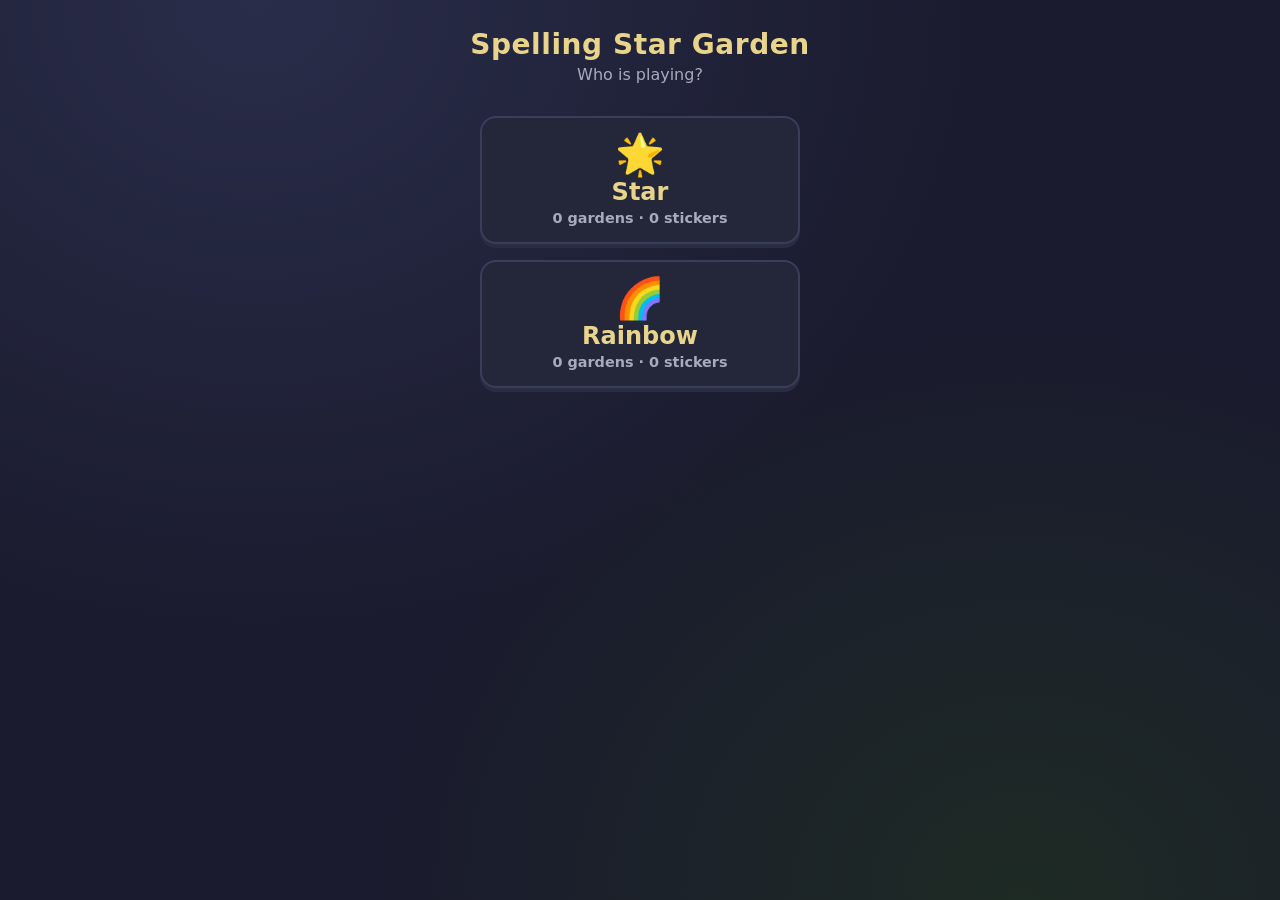
==== public/index.html @ cccff07f "Spelling Star Garden: static spelling game for early readers Touch-first anagram spelling with short" ====
<!DOCTYPE html>
<html lang="en">
  <head>
    <meta charset="utf-8" />
    <meta
      name="viewport"
      content="width=device-width, initial-scale=1, viewport-fit=cover"
    />
    <meta name="theme-color" content="#1a1b2e" />
    <title>Spelling Star Garden</title>
    <link rel="stylesheet" href="style.css" />
  </head>
  <body>
    <div id="celebrate" class="celebrate" aria-hidden="true"></div>

    <!-- PROFILE PICKER -->
    <section id="screen-profiles" class="screen active" aria-label="Who is playing">
      <h1>Spelling Star Garden</h1>
      <p class="tagline">Who is playing?</p>
      <div id="profile-list" class="profile-list"></div>
    </section>

    <!-- HOME -->
    <section id="screen-home" class="screen" aria-label="Home">
      <button
        type="button"
        id="btn-gear"
        class="gear"
        aria-label="Parent settings (hold two seconds)"
        title="Hold for parent settings"
      >
        ⚙️
      </button>
      <div class="player-badge" aria-live="polite">
        <span id="player-emoji" class="player-badge-emoji">🌟</span>
        <span id="player-name" class="player-badge-name">Player</span>
      </div>
      <h1>Spelling Star Garden</h1>
      <p class="tagline">Grow stars by spelling words</p>
      <div id="garden-preview" class="garden-preview" aria-hidden="true">🌱</div>
      <div class="stats-row">
        <span>Stickers: <strong id="sticker-count">0</strong></span>
        <span>Gardens: <strong id="session-count">0</strong></span>
      </div>
      <div class="btn-row">
        <button type="button" id="btn-play" class="btn btn-primary">Play</button>
        <button type="button" id="btn-switch-player" class="btn btn-secondary">
          Switch player
        </button>
      </div>
    </section>

    <!-- SESSION -->
    <section id="screen-session" class="screen" aria-label="Spelling session">
      <div class="top-bar">
        <button type="button" id="btn-exit" class="btn btn-ghost">Exit</button>
        <div id="stars" class="stars" aria-label="Stars progress"></div>
        <span class="sr-only" id="session-status"></span>
      </div>

      <span id="bonus-badge" class="bonus-badge"></span>
      <div id="picture" class="picture" aria-hidden="true">🐱</div>
      <div id="cheat-word" class="cheat-word" aria-live="polite"></div>
      <p id="parent-read-hint" class="hint"></p>

      <button type="button" id="btn-hear" class="btn btn-secondary">
        ▶ Hear word
      </button>

      <div id="slots" class="slots" aria-label="Letter slots"></div>
      <p id="hint" class="hint">Tap the letters in order</p>
      <div id="tiles" class="tiles" aria-label="Letter tiles"></div>
    </section>

    <!-- COMPLETE -->
    <section id="screen-complete" class="screen" aria-label="Session complete">
      <h1 id="complete-msg">Garden complete!</h1>
      <div id="complete-stars" class="complete-stars" aria-hidden="true"></div>
      <div id="sticker-award" class="sticker-award" aria-hidden="true">🌱</div>
      <p id="sticker-label" class="tagline">New sticker</p>
      <p id="rest-note" class="rest-note">Great job — rest your brain!</p>
      <div class="btn-row">
        <button type="button" id="btn-done" class="btn btn-primary">Done</button>
        <button type="button" id="btn-again" class="btn btn-secondary">
          Play again
        </button>
      </div>
    </section>

    <!-- PARENT -->
    <section id="screen-parent" class="screen" aria-label="Parent settings">
      <h1>Parent</h1>
      <p id="parent-player-label" class="tagline">Settings for current player</p>
      <div class="parent-form">
        <div class="field">
          <label for="setting-length">Words per garden</label>
          <select id="setting-length">
            <option value="3">3 (short session)</option>
            <option value="5" selected>5 (default)</option>
            <option value="8">8 (longer session)</option>
          </select>
        </div>
        <div class="field">
          <label for="setting-level">Word length</label>
          <select id="setting-level">
            <option value="short">Short (cat, fish)</option>
            <option value="medium">Medium (apple, happy)</option>
            <option value="long" selected>Long (teacher, school)</option>
            <option value="mix">Mix all lengths</option>
          </select>
        </div>
        <div class="field check-row">
          <input type="checkbox" id="setting-speech" checked />
          <label for="setting-speech">Speech (Hear word)</label>
        </div>
        <div class="field check-row">
          <input type="checkbox" id="setting-motion" />
          <label for="setting-motion">Reduce motion</label>
        </div>
        <div class="field check-row">
          <input type="checkbox" id="setting-cheat" />
          <label for="setting-cheat">Show word (cheat / parent help)</label>
        </div>
        <button type="button" id="btn-reset" class="btn btn-secondary">
          Reset this player only
        </button>
      </div>
      <div class="btn-row">
        <button type="button" id="btn-parent-save" class="btn btn-primary">
          Save
        </button>
        <button type="button" id="btn-parent-back" class="btn btn-ghost">
          Back
        </button>
      </div>
    </section>

    <script src="words.js"></script>
    <script src="app.js"></script>
  </body>
</html>
---- public/style.css ----
/* Spelling Star Garden — touch-first, calm night garden */

:root {
  --bg: #1a1b2e;
  --bg-elevated: #24263a;
  --text: #f0f0f5;
  --muted: #a8aabe;
  --accent: #c9a227;
  --accent-soft: #e8d48b;
  --good: #5ecf8a;
  --soft-bad: #e07a7a;
  --tile: #3a3d5c;
  --tile-hover: #4a4e75;
  --slot: #2a2c42;
  --radius: 16px;
  --touch: 72px;
  --font: system-ui, -apple-system, "Segoe UI", Roboto, sans-serif;
}

*,
*::before,
*::after {
  box-sizing: border-box;
}

html,
body {
  margin: 0;
  min-height: 100%;
  font-family: var(--font);
  background: var(--bg);
  color: var(--text);
  -webkit-tap-highlight-color: transparent;
  touch-action: manipulation;
}

body {
  min-height: 100dvh;
  padding: env(safe-area-inset-top) env(safe-area-inset-right)
    env(safe-area-inset-bottom) env(safe-area-inset-left);
  background-image:
    radial-gradient(ellipse at 20% 0%, #2a2d4a 0%, transparent 50%),
    radial-gradient(ellipse at 80% 100%, #1e2a24 0%, transparent 45%);
}

.screen {
  display: none;
  flex-direction: column;
  align-items: center;
  min-height: 100dvh;
  padding: 1.25rem 1rem 2rem;
  max-width: 520px;
  margin: 0 auto;
}

.screen.active {
  display: flex;
}

h1 {
  font-size: 1.75rem;
  font-weight: 700;
  letter-spacing: 0.02em;
  margin: 0.5rem 0 0.25rem;
  text-align: center;
  color: var(--accent-soft);
}

.tagline {
  color: var(--muted);
  text-align: center;
  margin: 0 0 1.5rem;
  font-size: 1rem;
}

.garden-preview {
  font-size: 2.5rem;
  letter-spacing: 0.15em;
  margin: 0.5rem 0 1.25rem;
  min-height: 3rem;
  text-align: center;
}

.stats-row {
  display: flex;
  gap: 1.25rem;
  color: var(--muted);
  font-size: 0.95rem;
  margin-bottom: 1.5rem;
}

.btn {
  appearance: none;
  border: none;
  border-radius: 999px;
  font-family: inherit;
  font-size: 1.15rem;
  font-weight: 600;
  padding: 0.9rem 1.75rem;
  min-height: 64px;
  min-width: 160px;
  cursor: pointer;
  transition: transform 0.15s ease, background 0.15s ease;
}

.btn:active {
  transform: scale(0.97);
}

.btn-primary {
  background: var(--accent);
  color: #1a1b2e;
}

.btn-primary:focus-visible {
  outline: 3px solid var(--accent-soft);
  outline-offset: 3px;
}

.btn-secondary {
  background: var(--bg-elevated);
  color: var(--text);
  border: 2px solid var(--tile);
}

.btn-ghost {
  background: transparent;
  color: var(--muted);
  min-height: 48px;
  min-width: auto;
  font-size: 0.95rem;
  padding: 0.5rem 0.75rem;
}

.btn-row {
  display: flex;
  flex-direction: column;
  gap: 0.75rem;
  width: 100%;
  max-width: 280px;
  align-items: stretch;
}

.btn-row .btn {
  width: 100%;
}

.top-bar {
  width: 100%;
  display: flex;
  justify-content: space-between;
  align-items: center;
  margin-bottom: 0.75rem;
}

.stars {
  display: flex;
  gap: 0.35rem;
  font-size: 1.5rem;
}

.star {
  opacity: 0.35;
  filter: grayscale(1);
}

.star.lit {
  opacity: 1;
  filter: none;
}

.picture {
  font-size: 5rem;
  line-height: 1;
  margin: 0.5rem 0;
  min-height: 5rem;
  text-align: center;
}

.picture.hidden-pic {
  visibility: hidden;
}

.bonus-badge {
  background: var(--bg-elevated);
  color: var(--accent-soft);
  border-radius: 999px;
  padding: 0.35rem 0.85rem;
  font-size: 0.9rem;
  font-weight: 600;
  margin-bottom: 0.5rem;
  display: none;
}

.bonus-badge.show {
  display: inline-block;
}

.slots {
  display: flex;
  flex-wrap: wrap;
  gap: 0.5rem;
  justify-content: center;
  margin: 0.75rem 0 1.25rem;
  min-height: var(--touch);
}

.slot {
  width: var(--touch);
  height: var(--touch);
  border-radius: 12px;
  background: var(--slot);
  border: 2px dashed var(--tile);
  display: flex;
  align-items: center;
  justify-content: center;
  font-size: 2rem;
  font-weight: 700;
  text-transform: uppercase;
}

.slot.filled {
  border-style: solid;
  border-color: var(--good);
  background: #2a3d34;
}

.tiles {
  display: flex;
  flex-wrap: wrap;
  gap: 0.65rem;
  justify-content: center;
  width: 100%;
  margin: 0.5rem 0 1rem;
}

.tile {
  width: var(--touch);
  height: var(--touch);
  border-radius: 14px;
  background: var(--tile);
  color: var(--text);
  border: none;
  font-family: inherit;
  font-size: 2rem;
  font-weight: 700;
  text-transform: uppercase;
  cursor: pointer;
  box-shadow: 0 4px 0 #2a2c42;
}

/* Compact tiles/slots so 7–10 letter words fit on a tablet */
body.long-word {
  --touch: 56px;
}

body.long-word .slot,
body.long-word .tile {
  font-size: 1.45rem;
}

body.long-word .slots,
body.long-word .tiles {
  gap: 0.4rem;
}

@media (min-width: 480px) {
  body.long-word {
    --touch: 64px;
  }
  body.long-word .slot,
  body.long-word .tile {
    font-size: 1.65rem;
  }
}

.tile:active:not(:disabled) {
  transform: translateY(2px);
  box-shadow: 0 2px 0 #2a2c42;
}

.tile:disabled {
  opacity: 0.25;
  cursor: default;
  box-shadow: none;
}

.tile.scaffold {
  outline: 3px solid var(--accent);
  outline-offset: 2px;
  background: var(--tile-hover);
  animation: pulse 0.6s ease 2;
}

.tile.shake {
  animation: shake 0.35s ease;
}

@keyframes shake {
  0%,
  100% {
    transform: translateX(0);
  }
  25% {
    transform: translateX(-6px);
  }
  75% {
    transform: translateX(6px);
  }
}

@keyframes pulse {
  0%,
  100% {
    transform: scale(1);
  }
  50% {
    transform: scale(1.06);
  }
}

@media (prefers-reduced-motion: reduce) {
  .tile.scaffold,
  .tile.shake,
  .btn,
  .celebrate {
    animation: none !important;
    transition: none !important;
  }
}

body.reduce-motion .tile.scaffold,
body.reduce-motion .tile.shake,
body.reduce-motion .celebrate {
  animation: none !important;
  transition: none !important;
}

.hint {
  color: var(--muted);
  text-align: center;
  min-height: 1.4em;
  font-size: 1rem;
  margin: 0.25rem 0 0.75rem;
}

.hint.soft-try {
  color: var(--soft-bad);
}

.cheat-word {
  font-size: 1.5rem;
  font-weight: 700;
  letter-spacing: 0.2em;
  text-transform: uppercase;
  color: var(--accent-soft);
  margin: 0.25rem 0;
  min-height: 1.5em;
}

.celebrate {
  position: fixed;
  inset: 0;
  pointer-events: none;
  display: flex;
  align-items: center;
  justify-content: center;
  font-size: 3rem;
  opacity: 0;
  z-index: 50;
}

.celebrate.show {
  animation: pop 0.7s ease;
}

@keyframes pop {
  0% {
    opacity: 0;
    transform: scale(0.5);
  }
  40% {
    opacity: 1;
    transform: scale(1.15);
  }
  100% {
    opacity: 0;
    transform: scale(1);
  }
}

.complete-stars {
  font-size: 2rem;
  margin: 1rem 0;
}

.sticker-award {
  font-size: 4rem;
  margin: 0.5rem 0;
}

.parent-form {
  width: 100%;
  max-width: 360px;
  display: flex;
  flex-direction: column;
  gap: 1rem;
  margin: 1rem 0;
}

.field {
  display: flex;
  flex-direction: column;
  gap: 0.4rem;
}

.field label {
  color: var(--muted);
  font-size: 0.9rem;
}

.field select,
.field input[type="checkbox"] {
  font-size: 1.1rem;
}

.field select {
  min-height: 48px;
  border-radius: 10px;
  border: 2px solid var(--tile);
  background: var(--bg-elevated);
  color: var(--text);
  padding: 0.5rem 0.75rem;
}

.check-row {
  display: flex;
  align-items: center;
  gap: 0.75rem;
  min-height: 48px;
}

.check-row input {
  width: 24px;
  height: 24px;
}

.gear {
  position: absolute;
  top: calc(0.75rem + env(safe-area-inset-top));
  right: calc(0.75rem + env(safe-area-inset-right));
  background: transparent;
  border: none;
  font-size: 1.5rem;
  color: var(--muted);
  cursor: pointer;
  min-width: 48px;
  min-height: 48px;
  opacity: 0.7;
}

#screen-home {
  position: relative;
}

.profile-list {
  display: flex;
  flex-direction: column;
  gap: 1rem;
  width: 100%;
  max-width: 320px;
  margin-top: 0.5rem;
}

.btn-profile {
  display: flex;
  flex-direction: column;
  align-items: center;
  gap: 0.25rem;
  width: 100%;
  min-height: 110px;
  padding: 1rem 1.25rem;
  border-radius: var(--radius);
  border: 2px solid var(--tile);
  background: var(--bg-elevated);
  color: var(--text);
  font-family: inherit;
  cursor: pointer;
  box-shadow: 0 4px 0 #2a2c42;
}

.btn-profile:active {
  transform: translateY(2px);
  box-shadow: 0 2px 0 #2a2c42;
}

.profile-emoji {
  font-size: 2.5rem;
  line-height: 1;
}

.profile-name {
  font-size: 1.5rem;
  font-weight: 700;
  color: var(--accent-soft);
}

.profile-meta {
  font-size: 0.9rem;
  color: var(--muted);
}

.player-badge {
  display: flex;
  align-items: center;
  gap: 0.5rem;
  margin: 0.25rem 0 0.5rem;
  padding: 0.35rem 0.85rem;
  border-radius: 999px;
  background: var(--bg-elevated);
  border: 1px solid var(--tile);
}

.player-badge-emoji {
  font-size: 1.35rem;
}

.player-badge-name {
  font-weight: 700;
  font-size: 1.1rem;
  color: var(--accent-soft);
}

.rest-note {
  color: var(--muted);
  text-align: center;
  font-size: 1rem;
  margin: 0.5rem 0 1rem;
  max-width: 20em;
}

.sr-only {
  position: absolute;
  width: 1px;
  height: 1px;
  padding: 0;
  margin: -1px;
  overflow: hidden;
  clip: rect(0, 0, 0, 0);
  border: 0;
}
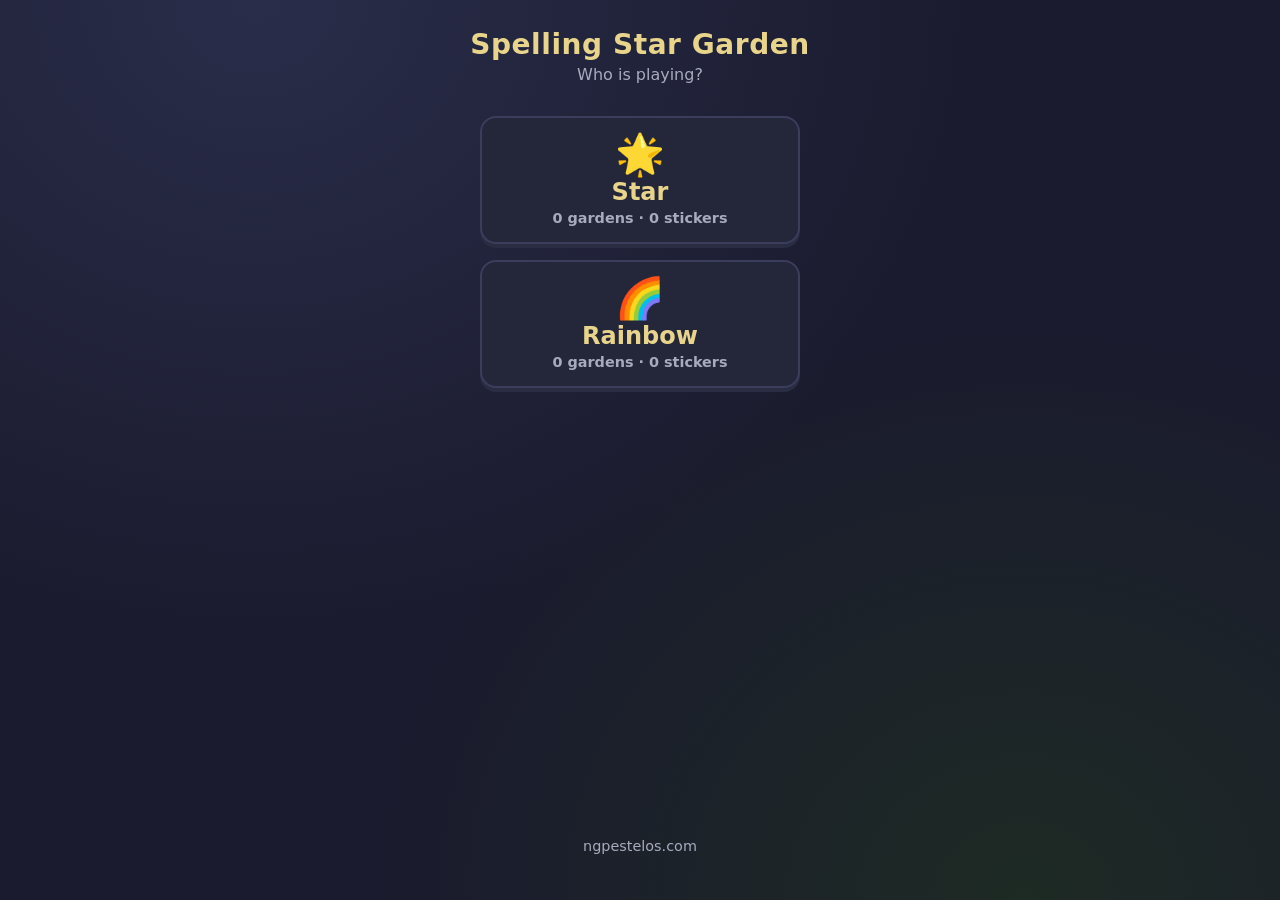
==== commit 4cddb461: "Add ngpestelos.com link on profile and home screens Subtle footer; keep out of active play session." ====
--- a/public/index.html
+++ b/public/index.html
@@ -18,6 +18,9 @@
       <h1>Spelling Star Garden</h1>
       <p class="tagline">Who is playing?</p>
       <div id="profile-list" class="profile-list"></div>
+      <p class="site-footer">
+        <a href="https://ngpestelos.com" rel="noopener noreferrer">ngpestelos.com</a>
+      </p>
     </section>
 
     <!-- HOME -->
@@ -48,6 +51,9 @@
           Switch player
         </button>
       </div>
+      <p class="site-footer">
+        <a href="https://ngpestelos.com" rel="noopener noreferrer">ngpestelos.com</a>
+      </p>
     </section>
 
     <!-- SESSION -->
--- a/public/style.css
+++ b/public/style.css
@@ -531,6 +531,26 @@
   color: var(--accent-soft);
 }
 
+.site-footer {
+  margin-top: auto;
+  padding-top: 1.5rem;
+  font-size: 0.9rem;
+  color: var(--muted);
+  text-align: center;
+}
+
+.site-footer a {
+  color: var(--muted);
+  text-decoration: none;
+  border-bottom: 1px solid transparent;
+}
+
+.site-footer a:hover,
+.site-footer a:focus-visible {
+  color: var(--accent-soft);
+  border-bottom-color: var(--accent-soft);
+}
+
 .rest-note {
   color: var(--muted);
   text-align: center;
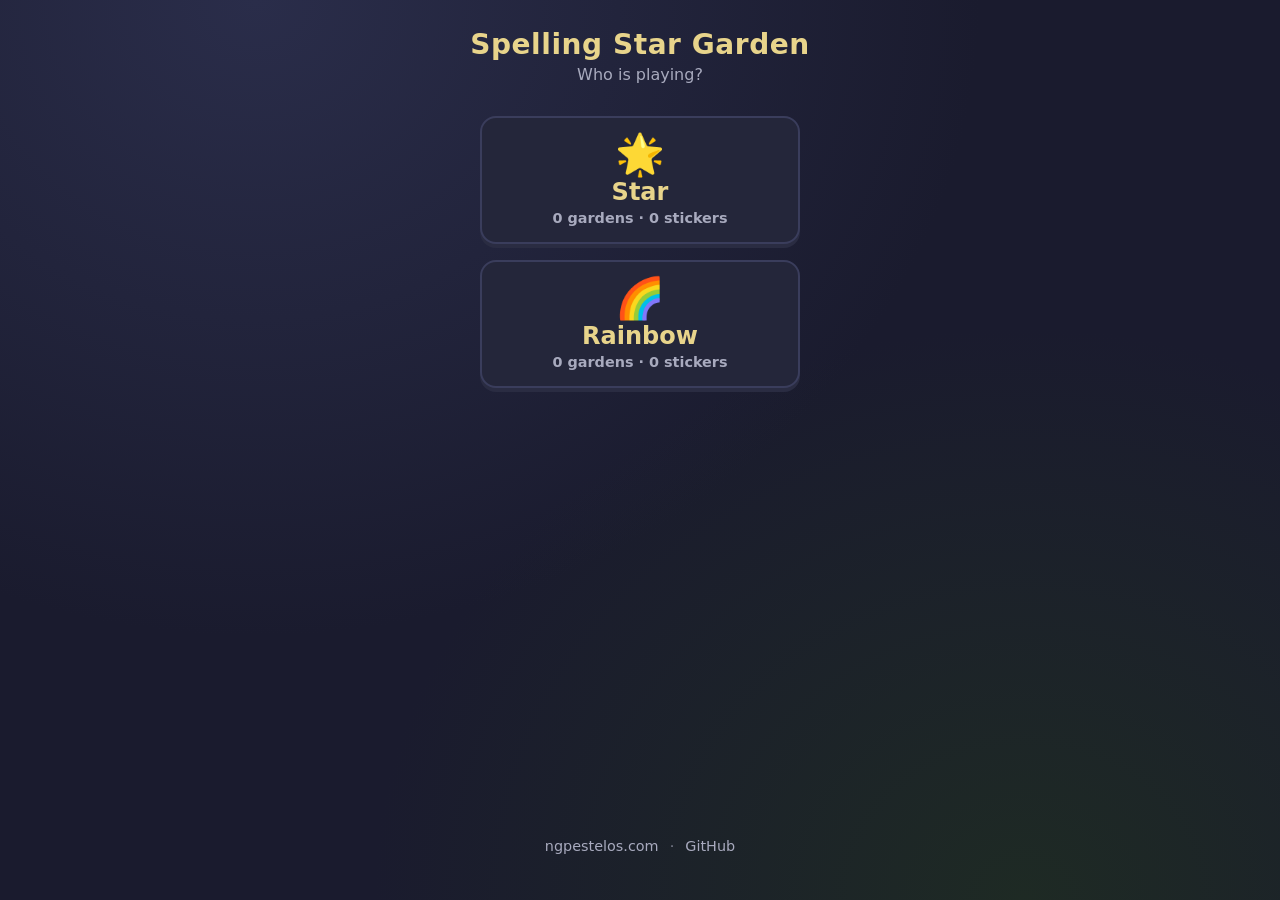
==== commit 0869df14: "feat: add GitHub repo link to profile and home footers Next to ngpestelos.com on picker and home onl" ====
--- a/public/index.html
+++ b/public/index.html
@@ -20,6 +20,12 @@
       <div id="profile-list" class="profile-list"></div>
       <p class="site-footer">
         <a href="https://ngpestelos.com" rel="noopener noreferrer">ngpestelos.com</a>
+        <span class="site-footer-sep" aria-hidden="true">·</span>
+        <a
+          href="https://github.com/ngpestelos/spelling-star-garden"
+          rel="noopener noreferrer"
+          >GitHub</a
+        >
       </p>
     </section>
 
@@ -29,8 +35,8 @@
         type="button"
         id="btn-gear"
         class="gear"
-        aria-label="Parent settings (hold two seconds)"
-        title="Hold for parent settings"
+        aria-label="Parent settings"
+        title="Parent settings"
       >
         ⚙️
       </button>
@@ -53,6 +59,12 @@
       </div>
       <p class="site-footer">
         <a href="https://ngpestelos.com" rel="noopener noreferrer">ngpestelos.com</a>
+        <span class="site-footer-sep" aria-hidden="true">·</span>
+        <a
+          href="https://github.com/ngpestelos/spelling-star-garden"
+          rel="noopener noreferrer"
+          >GitHub</a
+        >
       </p>
     </section>
 
@@ -109,10 +121,10 @@
         <div class="field">
           <label for="setting-level">Word length</label>
           <select id="setting-level">
-            <option value="short">Short (cat, fish)</option>
+            <option value="short" selected>Short (cat, fish) — beginner</option>
             <option value="medium">Medium (apple, happy)</option>
-            <option value="long" selected>Long (teacher, school)</option>
-            <option value="mix">Mix all lengths</option>
+            <option value="long">Long (teacher, school)</option>
+            <option value="mix">Mix short + medium</option>
           </select>
         </div>
         <div class="field check-row">
--- a/public/style.css
+++ b/public/style.css
@@ -545,6 +545,12 @@
   border-bottom: 1px solid transparent;
 }
 
+.site-footer-sep {
+  margin: 0 0.45em;
+  color: var(--muted);
+  opacity: 0.7;
+}
+
 .site-footer a:hover,
 .site-footer a:focus-visible {
   color: var(--accent-soft);
